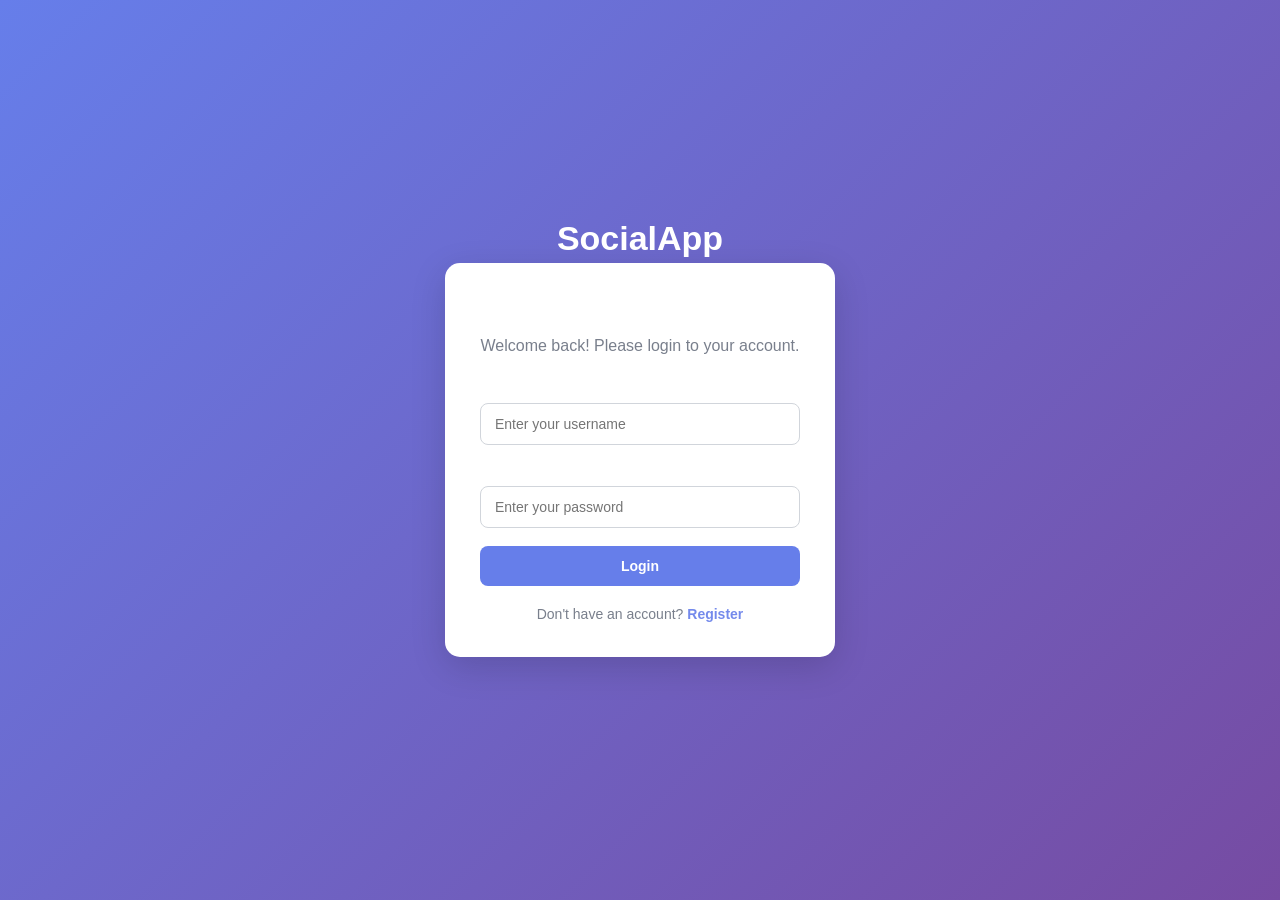
==== about.html @ 3d5dc62c "Deskripsi perubahan atau fitur yang dikerjakan" ====
<!DOCTYPE html>
<html lang="en">
<head>
    <meta charset="UTF-8">
    <meta name="viewport" content="width=device-width, initial-scale=1.0">
    <title>About - Social Media</title>
    <link rel="stylesheet" href="css/style.css">
</head>

<body>

    <header class="navbar">
        <div class="logo">
            SocialApp
        </div>

        <nav>
            <a href="dashboard.html">dashboard</a>
            <a href="UsersDirectory.html">User Directory</a>
            <a href="friends.html">Friends</a>
            <a href="friend-requests.html">
                Requests
                <span id="requestBadge" class="badge">0</span>
            </a>
            <a href="notifications.html">
                Notifications
                <span id="notificationBadge" class="badge">0</span>
            </a>
            <a href="about.html" class="active">About</a>
        </nav>

        <button class="logout-btn" onclick="logout()">
            Logout
        </button>
    </header>

    <main class="main-container">

        <div class="page-header">
            <div>
                <h1>About Application</h1>
                <p>Informasi tentang platform media sosial simulasi dan tim pembuatnya.</p>
            </div>
        </div>

        <!-- Kartu Deskripsi Aplikasi -->
        <div class="chat-container search-box">
            <h2>Tentang Aplikasi</h2>
            <p class="subtitle">
                SocialApp adalah platform simulasi media sosial sederhana tanpa backend. Seluruh fitur interaksi, penyimpanan data sementara, dan navigasi dilakukan secara front-end menggunakan HTML, CSS, JavaScript, dan LocalStorage browser.
            </p>
        </div>

        <!-- Grid Anggota Kelompok menggunakan komponen user-card bawaan -->
        <div class="page-header">
            <div>
                <h2>Tim Pengembang</h2>
                <p>Kelompok Mahasiswa UTS</p>
            </div>
        </div>

        <div class="user-grid">

            <div class="user-card">
                <div class="avatar">CB</div>
                <h3>Chalvinth Breynth</h3>
                <p class="username">@535220200</p>
                <p class="status">● Frontend Developer</p>
            </div>

            <div class="user-card">
                <div class="avatar">JD</div>
                <h3>Jesen Danuarta</h3>
                <p class="username">@535250192</p>
                <p class="status">● Frontend Developer</p>
            </div>

            <div class="user-card">
                <div class="avatar">KL</div>
                <h3>Kyatmaja Lookman</h3>
                <p class="username">@535269101</p>
                <p class="status">● Frontend Developer</p>
            </div>

        </div>

    </main>

    <script src="js/script.js"></script>
</body>
</html>
---- css/style.css ----
* {
    margin: 0;
    padding: 0;
    box-sizing: border-box;
}

body {
    font-family: Arial, Helvetica, sans-serif;
    background: #f5f7fb;
    color: #1f2937;
}

.auth-body {
    min-height: 100vh;
    display: flex;
    justify-content: center;
    align-items: center;
    background: linear-gradient(135deg, #667eea, #764ba2);
}

.auth-container {
    width: 100%;
    max-width: 430px;
    padding: 20px;
}

.auth-logo {
    text-align: center;
    color: white;
    margin-bottom: 25px;
}

.auth-logo h1 {
    font-size: 34px;
    margin-bottom: 5px;
}

.auth-logo p {
    opacity: 0.9;
}

.auth-card {
    background: white;
    padding: 35px;
    border-radius: 15px;
    box-shadow: 0 10px 35px rgba(0, 0, 0, 0.15);
}

.auth-card h2 {
    font-size: 26px;
    margin-bottom: 8px;
}

.subtitle {
    color: #6b7280;
    margin-bottom: 25px;
}

.form-group {
    margin-bottom: 18px;
}

.form-group label {
    display: block;
    font-size: 14px;
    font-weight: bold;
    margin-bottom: 7px;
}

.form-group input {
    width: 100%;
    padding: 12px 14px;
    border: 1px solid #d1d5db;
    border-radius: 8px;
    font-size: 14px;
    outline: none;
}

.form-group input:focus {
    border-color: #667eea;
}

.btn-primary {
    border: none;
    background: #667eea;
    color: white;
    padding: 12px 20px;
    border-radius: 8px;
    cursor: pointer;
    font-size: 14px;
    font-weight: bold;
    text-decoration: none;
    display: inline-block;
}

.btn-primary:hover {
    background: #5568d9;
}

.auth-card .btn-primary {
    width: 100%;
}

.auth-footer {
    text-align: center;
    margin-top: 20px;
    color: #6b7280;
    font-size: 14px;
}

.auth-footer a {
    color: #667eea;
    text-decoration: none;
    font-weight: bold;
}

.navbar {
    height: 70px;
    background: rgb(172, 34, 34);
    border-bottom: 1px solid #e5e7eb;
    display: flex;
    align-items: center;
    padding: 0 40px;
    gap: 40px;
    position: sticky;
    top: 0;
    z-index: 100;
}

.logo {
    font-size: 24px;
    font-weight: bold;
    color: #667eea;
}

.navbar nav {
    display: flex;
    gap: 8px;
    flex: 1;
}

.navbar nav a {
    text-decoration: none;
    color: #061430;
    padding: 10px 14px;
    border-radius: 8px;
    font-size: 14px;
    position: relative;
}

.navbar nav a:hover,
.navbar nav a.active {
    color: #667eea;
    background: #f5f7f5;
}

.badge {
    display: inline-flex;
    justify-content: center;
    align-items: center;
    min-width: 18px;
    height: 18px;
    padding: 0 5px;
    margin-left: 3px;
    background: #ef4444;
    color: rgb(255, 245, 245);
    border-radius: 20px;
    font-size: 10px;
    font-weight: bold;
}

.logout-btn {
    border: none;
    background: #fee2e2;
    color: #dc2626;
    padding: 9px 15px;
    border-radius: 8px;
    cursor: pointer;
    font-weight: bold;
}

.logout-btn:hover {
    background: #fecaca;
}

.main-container {
    max-width: 1100px;
    margin: 35px auto;
    padding: 0 20px;
}

.page-header {
    display: flex;
    justify-content: space-between;
    align-items: center;
    margin-bottom: 25px;
}

.page-header h1 {
    font-size: 28px;
    margin-bottom: 5px;
}

.page-header p {
    color: #6b7280;
}

.small-btn {
    width: auto !important;
}
.search-box {
    margin-bottom: 25px;
}

.search-box input {
    width: 100%;
    padding: 14px 18px;
    border: 1px solid #d1d5db;
    border-radius: 10px;
    font-size: 15px;
    outline: none;
    background: white;
}

.search-box input:focus {
    border-color: #667eea;
}

.user-grid {
    display: grid;
    grid-template-columns: repeat(3, 1fr);
    gap: 20px;
}

.user-card {
    background: white;
    border-radius: 12px;
    padding: 22px;
    border: 1px solid #e5e7eb;
    text-align: center;
    transition: 0.2s;
}

.user-card:hover {
    transform: translateY(-3px);
    box-shadow: 0 5px 20px rgba(0, 0, 0, 0.08);
}

.avatar {
    width: 70px;
    height: 70px;
    margin: 0 auto 12px;
    border-radius: 50%;
    background: #667eea;
    color: white;
    display: flex;
    align-items: center;
    justify-content: center;
    font-size: 25px;
    font-weight: bold;
}

.user-card h3 {
    margin-bottom: 5px;
}

.username {
    color: #6b7280;
    font-size: 14px;
    margin-bottom: 15px;
}

.status {
    font-size: 12px;
    color: #22c55e;
    margin-bottom: 15px;
}

.card-btn {
    width: 100%;
    padding: 10px;
    border: none;
    border-radius: 7px;
    cursor: pointer;
    font-weight: bold;
}

.add-btn {
    background: #667eea;
    color: white;
}

.add-btn:hover {
    background: #5568d9;
}

.remove-btn {
    background: #fee2e2;
    color: #dc2626;
}

.chat-container {
    background: white;
    padding: 20px;
    border-radius: 12px;
}

.chat-box {
    min-height: 300px;
    margin-bottom: 15px;
}

.message {
    background: #667eea;
    color: white;
    padding: 10px;
    border-radius: 10px;
    margin-bottom: 10px;
}

.message-input {
    display: flex;
    gap: 10px;
}
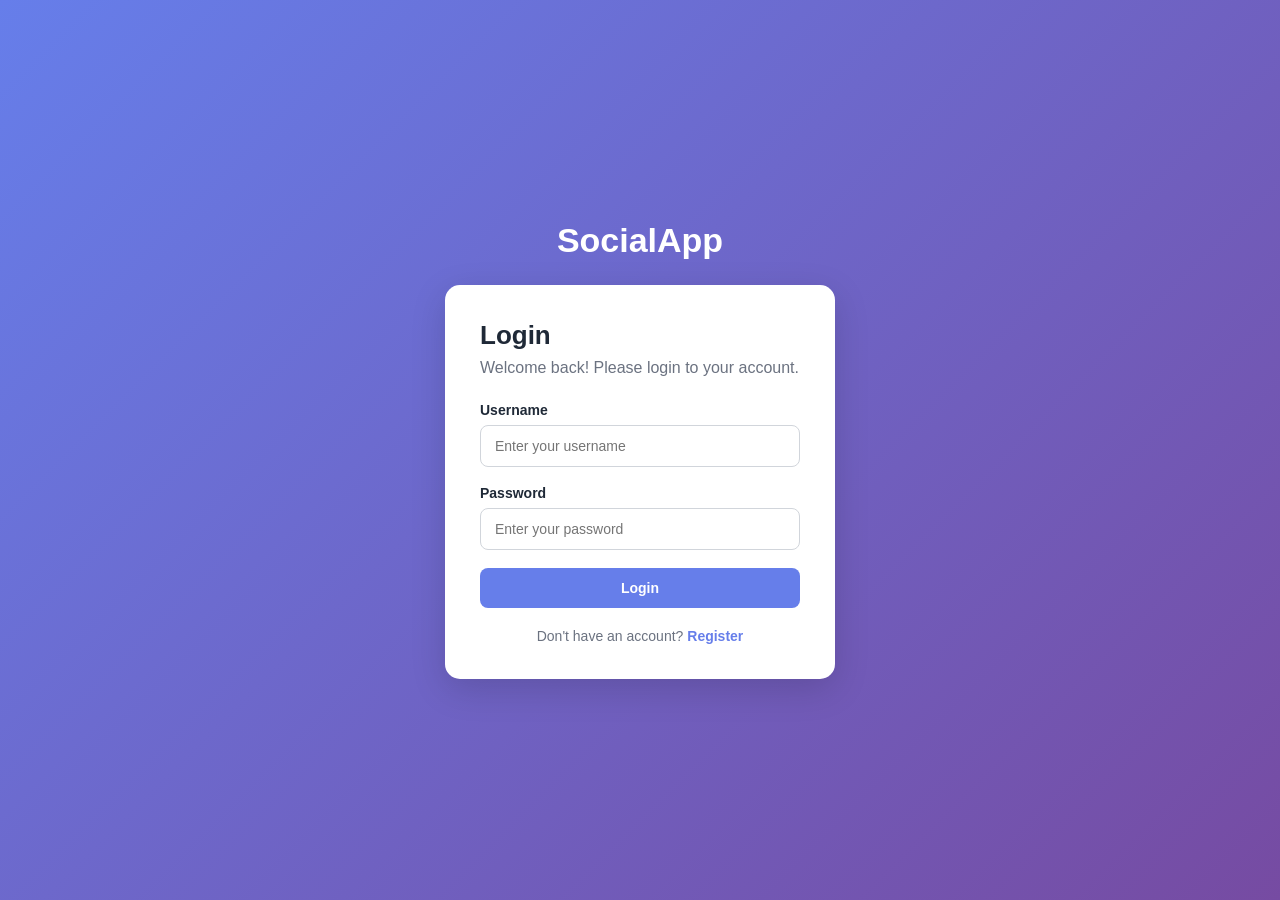
==== commit 27e26af4: "edit navbar dan penambahan di about penyesuaian koding lainnya" ====
--- a/about.html
+++ b/about.html
@@ -3,19 +3,16 @@
 <head>
     <meta charset="UTF-8">
     <meta name="viewport" content="width=device-width, initial-scale=1.0">
-    <title>About - Social Media</title>
+    <title>About - SocialApp</title>
     <link rel="stylesheet" href="css/style.css">
 </head>
 
 <body>
-
     <header class="navbar">
-        <div class="logo">
-            SocialApp
-        </div>
+        <a href="index.html" class="logo">SocialApp</a>
 
         <nav>
-            <a href="dashboard.html">dashboard</a>
+            <a href="index.html">Dashboard</a>
             <a href="UsersDirectory.html">User Directory</a>
             <a href="friends.html">Friends</a>
             <a href="friend-requests.html">
@@ -26,64 +23,65 @@
                 Notifications
                 <span id="notificationBadge" class="badge">0</span>
             </a>
+            <a href="messages.html">
+                Messages
+                <span id="messageBadge" class="badge">0</span>
+            </a>
+            <a href="search.html">Search</a>
+            <a href="create.html">Create</a>
+            <a href="profile.html">Profile</a>
+            <a href="help.html">Help</a>
             <a href="about.html" class="active">About</a>
         </nav>
 
-        <button class="logout-btn" onclick="logout()">
-            Logout
-        </button>
+        <button class="logout-btn" onclick="logout()">Logout</button>
+        <a href="settings.html" title="Settings">⚙️</a>
     </header>
 
     <main class="main-container">
+        <div class="page-header">
+            <div>
+                <h1>About Us</h1>
+                <p>SocialApp adalah simulasi platform media sosial sederhana yang dikembangkan untuk Project UTS mata kuliah Front-End Programming Fakultas Teknologi Informasi Universitas Tarumanagara.</p>
+            </div>
+        </div>
+
+        <div class="chat-container search-box">
+            Tentang Project
+            <p class="subtitle">
+                Website ini dirancang untuk menerapkan konsep pengembangan web front-end menggunakan HTML, CSS, JavaScript, dan jQuery tanpa menggunakan backend maupun database. Seluruh interaksi dan data disimulasikan di sisi client menggunakan Local Storage dan manipulasi DOM.
+            </p>
+        </div>
 
         <div class="page-header">
             <div>
-                <h1>About Application</h1>
-                <p>Informasi tentang platform media sosial simulasi dan tim pembuatnya.</p>
-            </div>
-        </div>
-
-        <!-- Kartu Deskripsi Aplikasi -->
-        <div class="chat-container search-box">
-            <h2>Tentang Aplikasi</h2>
-            <p class="subtitle">
-                SocialApp adalah platform simulasi media sosial sederhana tanpa backend. Seluruh fitur interaksi, penyimpanan data sementara, dan navigasi dilakukan secara front-end menggunakan HTML, CSS, JavaScript, dan LocalStorage browser.
-            </p>
-        </div>
-
-        <!-- Grid Anggota Kelompok menggunakan komponen user-card bawaan -->
-        <div class="page-header">
-            <div>
-                <h2>Tim Pengembang</h2>
-                <p>Kelompok Mahasiswa UTS</p>
+                <h2>Developement Team</h2>
+                <p>Website ini dikembangkan oleh:</p>
             </div>
         </div>
 
         <div class="user-grid">
-
             <div class="user-card">
                 <div class="avatar">CB</div>
                 <h3>Chalvinth Breynth</h3>
-                <p class="username">@535220200</p>
-                <p class="status">● Frontend Developer</p>
+                <p class="username">@chalvinth</p>
+                <p class="status">NIM: 535220200</p>
             </div>
 
             <div class="user-card">
                 <div class="avatar">JD</div>
                 <h3>Jesen Danuarta</h3>
-                <p class="username">@535250192</p>
-                <p class="status">● Frontend Developer</p>
+                <p class="username">@jasen</p>
+                <p class="status">NIM: 535250192</p>
             </div>
 
             <div class="user-card">
                 <div class="avatar">KL</div>
                 <h3>Kyatmaja Lookman</h3>
-                <p class="username">@535269101</p>
-                <p class="status">● Frontend Developer</p>
+                <p class="username">@kyatmaja</p>
+                <p class="status">NIM: 535269101</p>
             </div>
-
         </div>
-
     </main>
 
     <script src="js/script.js"></script>
--- a/css/style.css
+++ b/css/style.css
@@ -1,22 +1,40 @@
+/* =========================================
+   GLOBAL
+========================================= */
+
 * {
     margin: 0;
     padding: 0;
     box-sizing: border-box;
 }
 
+
 body {
     font-family: Arial, Helvetica, sans-serif;
     background: #f5f7fb;
     color: #1f2937;
 }
 
+
+/* =========================================
+   LOGIN & REGISTER
+========================================= */
+
 .auth-body {
     min-height: 100vh;
+
     display: flex;
     justify-content: center;
     align-items: center;
-    background: linear-gradient(135deg, #667eea, #764ba2);
-}
+
+    background:
+        linear-gradient(
+            135deg,
+            #667eea,
+            #764ba2
+        );
+}
+
 
 .auth-container {
     width: 100%;
@@ -24,301 +42,1007 @@
     padding: 20px;
 }
 
+
 .auth-logo {
     text-align: center;
     color: white;
     margin-bottom: 25px;
 }
 
+
 .auth-logo h1 {
     font-size: 34px;
     margin-bottom: 5px;
 }
 
+
 .auth-logo p {
     opacity: 0.9;
 }
 
+
 .auth-card {
     background: white;
+
     padding: 35px;
+
     border-radius: 15px;
-    box-shadow: 0 10px 35px rgba(0, 0, 0, 0.15);
-}
+
+    box-shadow:
+        0 10px 35px
+        rgba(0, 0, 0, 0.15);
+}
+
 
 .auth-card h2 {
     font-size: 26px;
     margin-bottom: 8px;
 }
 
+
 .subtitle {
     color: #6b7280;
     margin-bottom: 25px;
 }
 
+
+/* =========================================
+   FORM
+========================================= */
+
 .form-group {
     margin-bottom: 18px;
 }
 
+
 .form-group label {
     display: block;
+
     font-size: 14px;
     font-weight: bold;
+
     margin-bottom: 7px;
 }
+
 
 .form-group input {
     width: 100%;
+
     padding: 12px 14px;
-    border: 1px solid #d1d5db;
+
+    border:
+        1px solid #d1d5db;
+
     border-radius: 8px;
+
     font-size: 14px;
+
     outline: none;
 }
+
 
 .form-group input:focus {
     border-color: #667eea;
 }
 
+
+/* =========================================
+   PRIMARY BUTTON
+========================================= */
+
 .btn-primary {
     border: none;
+
     background: #667eea;
     color: white;
+
     padding: 12px 20px;
+
     border-radius: 8px;
+
     cursor: pointer;
+
     font-size: 14px;
     font-weight: bold;
+
     text-decoration: none;
+
     display: inline-block;
 }
+
 
 .btn-primary:hover {
     background: #5568d9;
 }
 
+
 .auth-card .btn-primary {
     width: 100%;
 }
 
+
+/* =========================================
+   AUTH FOOTER
+========================================= */
+
 .auth-footer {
     text-align: center;
+
     margin-top: 20px;
+
     color: #6b7280;
+
     font-size: 14px;
 }
+
 
 .auth-footer a {
     color: #667eea;
+
     text-decoration: none;
-    font-weight: bold;
-}
+
+    font-weight: bold;
+}
+
+
+/* =========================================
+   NAVBAR
+========================================= */
 
 .navbar {
-    height: 70px;
+    min-height: 70px;
+
     background: rgb(172, 34, 34);
-    border-bottom: 1px solid #e5e7eb;
+
+    border-bottom:
+        1px solid #e5e7eb;
+
     display: flex;
     align-items: center;
+
     padding: 0 40px;
+
     gap: 40px;
+
     position: sticky;
+
     top: 0;
+
     z-index: 100;
 }
+
+
+/* LOGO */
 
 .logo {
     font-size: 24px;
-    font-weight: bold;
-    color: #667eea;
-}
+
+    font-weight: bold;
+
+    color: white;
+}
+
+
+/* NAVIGATION */
 
 .navbar nav {
     display: flex;
+
+    align-items: center;
+
     gap: 8px;
+
     flex: 1;
 }
+
 
 .navbar nav a {
     text-decoration: none;
-    color: #061430;
+
+    color: white;
+
     padding: 10px 14px;
+
     border-radius: 8px;
+
     font-size: 14px;
+
     position: relative;
-}
-
-.navbar nav a:hover,
+
+    transition: 0.2s;
+}
+
+
+/* HOVER */
+
+.navbar nav a:hover {
+    background:
+        rgba(
+            255,
+            255,
+            255,
+            0.15
+        );
+}
+
+
+/* ACTIVE */
+
 .navbar nav a.active {
     color: #667eea;
-    background: #f5f7f5;
-}
-
-.badge {
-    display: inline-flex;
-    justify-content: center;
-    align-items: center;
-    min-width: 18px;
-    height: 18px;
-    padding: 0 5px;
-    margin-left: 3px;
-    background: #ef4444;
-    color: rgb(255, 245, 245);
-    border-radius: 20px;
-    font-size: 10px;
-    font-weight: bold;
-}
+
+    background: white;
+
+    font-weight: bold;
+}
+
+
+/* =========================================
+   LOGOUT
+========================================= */
 
 .logout-btn {
     border: none;
+
     background: #fee2e2;
+
     color: #dc2626;
+
     padding: 9px 15px;
+
     border-radius: 8px;
+
     cursor: pointer;
-    font-weight: bold;
-}
+
+    font-weight: bold;
+}
+
 
 .logout-btn:hover {
     background: #fecaca;
 }
 
+
+/* =========================================
+   MAIN CONTAINER
+========================================= */
+
 .main-container {
     max-width: 1100px;
+
     margin: 35px auto;
+
     padding: 0 20px;
 }
 
+
+/* =========================================
+   PAGE HEADER
+========================================= */
+
 .page-header {
     display: flex;
-    justify-content: space-between;
+
+    justify-content:
+        space-between;
+
     align-items: center;
+
     margin-bottom: 25px;
 }
+
 
 .page-header h1 {
     font-size: 28px;
+
     margin-bottom: 5px;
 }
+
 
 .page-header p {
     color: #6b7280;
 }
 
-.small-btn {
-    width: auto !important;
-}
+
+/* =========================================
+   SEARCH
+========================================= */
+
 .search-box {
     margin-bottom: 25px;
 }
 
+
 .search-box input {
     width: 100%;
+
     padding: 14px 18px;
-    border: 1px solid #d1d5db;
+
+    border:
+        1px solid #d1d5db;
+
     border-radius: 10px;
+
     font-size: 15px;
+
     outline: none;
+
     background: white;
 }
+
 
 .search-box input:focus {
     border-color: #667eea;
-}
+
+    box-shadow:
+        0 0 0 3px
+        rgba(102, 126, 234, 0.1);
+}
+
+
+/* =========================================
+   USER GRID
+========================================= */
 
 .user-grid {
     display: grid;
-    grid-template-columns: repeat(3, 1fr);
+
+    grid-template-columns:
+        repeat(3, 1fr);
+
     gap: 20px;
 }
+
+
+/* =========================================
+   USER CARD
+========================================= */
 
 .user-card {
     background: white;
+
     border-radius: 12px;
+
     padding: 22px;
-    border: 1px solid #e5e7eb;
+
+    border:
+        1px solid #e5e7eb;
+
     text-align: center;
+
     transition: 0.2s;
 }
 
+
 .user-card:hover {
-    transform: translateY(-3px);
-    box-shadow: 0 5px 20px rgba(0, 0, 0, 0.08);
-}
+    transform:
+        translateY(-3px);
+
+    box-shadow:
+        0 5px 20px
+        rgba(0, 0, 0, 0.08);
+}
+
+
+/* =========================================
+   AVATAR
+========================================= */
 
 .avatar {
     width: 70px;
     height: 70px;
-    margin: 0 auto 12px;
+
+    margin:
+        0 auto 12px;
+
     border-radius: 50%;
+
     background: #667eea;
+
     color: white;
-    display: flex;
+
+    display: flex;
+
     align-items: center;
+
     justify-content: center;
+
     font-size: 25px;
-    font-weight: bold;
-}
+
+    font-weight: bold;
+}
+
+
+/* =========================================
+   USER INFORMATION
+========================================= */
 
 .user-card h3 {
     margin-bottom: 5px;
 }
 
+
 .username {
     color: #6b7280;
+
     font-size: 14px;
+
     margin-bottom: 15px;
 }
+
 
 .status {
     font-size: 12px;
+
     color: #22c55e;
+
     margin-bottom: 15px;
 }
+
+
+/* =========================================
+   USER BUTTON
+========================================= */
 
 .card-btn {
     width: 100%;
+
     padding: 10px;
+
     border: none;
+
     border-radius: 7px;
+
     cursor: pointer;
-    font-weight: bold;
-}
-
-.add-btn {
+
+    font-weight: bold;
+
+    transition: 0.2s;
+}
+
+
+.view-btn {
     background: #667eea;
+
     color: white;
 }
 
-.add-btn:hover {
+
+.view-btn:hover {
     background: #5568d9;
 }
 
-.remove-btn {
-    background: #fee2e2;
-    color: #dc2626;
+
+/* =========================================
+   EMPTY STATE
+========================================= */
+
+.empty-state {
+    background: white;
+
+    border:
+        1px solid #e5e7eb;
+
+    border-radius: 12px;
+
+    padding: 40px 20px;
+
+    text-align: center;
+
+    color: #6b7280;
+
+    grid-column: 1 / -1;
+}
+
+
+.empty-state h3 {
+    color: #1f2937;
+
+    margin-bottom: 8px;
 }
 
 .chat-container {
     background: white;
+
     padding: 20px;
+
     border-radius: 12px;
 }
+
 
 .chat-box {
     min-height: 300px;
+
     margin-bottom: 15px;
 }
+
 
 .message {
     background: #667eea;
+
     color: white;
+
     padding: 10px;
+
     border-radius: 10px;
+
     margin-bottom: 10px;
 }
 
+
 .message-input {
     display: flex;
+
     gap: 10px;
+}
+
+
+.small-btn {
+    width: auto !important;
+}
+
+@media (
+    max-width: 900px
+) {
+
+    .user-grid {
+        grid-template-columns:
+            repeat(2, 1fr);
+    }
+
+}
+
+@media (
+    max-width: 600px
+) {
+
+    .navbar {
+        padding: 15px;
+
+        flex-direction: column;
+
+        align-items: stretch;
+
+        gap: 12px;
+    }
+
+
+    .logo {
+        text-align: center;
+    }
+
+
+    .navbar nav {
+        justify-content: center;
+
+        flex-wrap: wrap;
+    }
+
+
+    .logout-btn {
+        width: 100%;
+    }
+
+
+    .user-grid {
+        grid-template-columns:
+            1fr;
+    }
+
+
+    .page-header {
+        align-items:
+            flex-start;
+
+        flex-direction:
+            column;
+
+        gap: 10px;
+    }
+
+}
+
+a.logo {
+    text-decoration: none;
+}
+
+
+.navbar .logo {
+    cursor: pointer;
+}
+
+
+.badge {
+    background: white;
+
+    color: #ac2222;
+
+    font-size: 11px;
+
+    font-weight: bold;
+
+    padding: 2px 7px;
+
+    border-radius: 10px;
+}
+
+
+/* Home Page */
+
+.feed {
+    max-width: 550px;
+
+    margin: 0 auto;
+}
+
+
+.feed > p {
+    color: #6b7280;
+
+    margin-bottom: 25px;
+}
+
+
+.post-card {
+    background: white;
+
+    border: 1px solid #e5e7eb;
+
+    border-radius: 12px;
+
+    margin-bottom: 25px;
+
+    overflow: hidden;
+}
+
+
+.post-header,
+.post-actions,
+.post-likes,
+.post-caption-box {
+    padding: 10px 15px;
+}
+
+
+.post-username,
+.caption-username {
+    font-weight: bold;
+}
+
+
+.post-image {
+    width: 100%;
+
+    display: block;
+}
+
+
+.post-actions {
+    display: flex;
+
+    gap: 15px;
+}
+
+
+.post-action-btn {
+    background: none;
+
+    border: none;
+
+    padding: 0;
+
+    font-family: Arial, Helvetica, sans-serif;
+
+    font-size: 14px;
+
+    font-weight: bold;
+
+    color: #667eea;
+
+    cursor: pointer;
+
+    text-decoration: none;
+}
+
+
+.post-action-btn.liked {
+    color: #dc2626;
+}
+
+
+.post-likes {
+    font-weight: bold;
+
+    font-size: 14px;
+}
+
+
+/* Profile */
+
+.profile-avatar {
+    width: 100px;
+    height: 100px;
+
+    font-size: 36px;
+}
+
+
+.profile-bio {
+    margin-bottom: 15px;
+}
+
+
+.profile-stats {
+    display: flex;
+
+    justify-content: center;
+
+    gap: 40px;
+}
+
+
+.profile-stats div {
+    display: flex;
+
+    flex-direction: column;
+}
+
+
+.profile-stats b {
+    font-size: 18px;
+}
+
+
+.profile-stats span {
+    color: #6b7280;
+
+    font-size: 13px;
+}
+
+
+.section-title {
+    margin: 25px 0 12px;
+}
+
+
+.profile-grid {
+    display: grid;
+
+    grid-template-columns:
+        repeat(3, 1fr);
+
+    gap: 5px;
+}
+
+
+.profile-post {
+    width: 100%;
+
+    height: 150px;
+
+    object-fit: cover;
+}
+
+
+/* Post Create */
+
+.form-group textarea {
+    width: 100%;
+
+    padding: 12px 14px;
+
+    border:
+        1px solid #d1d5db;
+
+    border-radius: 8px;
+
+    font-size: 14px;
+
+    font-family: Arial, Helvetica, sans-serif;
+
+    outline: none;
+}
+
+
+.form-group textarea:focus {
+    border-color: #667eea;
+}
+
+
+.image-preview {
+    display: none;
+
+    width: 100%;
+
+    max-height: 300px;
+
+    object-fit: cover;
+
+    border-radius: 10px;
+
+    margin-bottom: 18px;
+}
+
+/* =========================================
+   NOTIFICATIONS
+========================================= */
+
+.notification-list {
+    display: flex;
+    flex-direction: column;
+    gap: 15px;
+}
+
+
+/* NOTIFICATION CARD */
+
+.notification-card {
+    background: white;
+
+    border: 1px solid #e5e7eb;
+
+    border-radius: 12px;
+
+    padding: 18px;
+
+    display: flex;
+
+    align-items: center;
+
+    gap: 15px;
+
+    transition: 0.2s;
+}
+
+
+.notification-card:hover {
+    box-shadow:
+        0 4px 15px
+        rgba(0, 0, 0, 0.08);
+}
+
+
+/* UNREAD */
+
+.notification-card.unread {
+    background: #eef2ff;
+
+    border-left:
+        4px solid #667eea;
+}
+
+
+/* ICON */
+
+.notification-icon {
+    width: 45px;
+
+    height: 45px;
+
+    min-width: 45px;
+
+    border-radius: 50%;
+
+    background: #667eea;
+
+    color: white;
+
+    display: flex;
+
+    justify-content: center;
+
+    align-items: center;
+
+    font-size: 20px;
+}
+
+
+/* CONTENT */
+
+.notification-content {
+    flex: 1;
+}
+
+
+.notification-message {
+    color: #1f2937;
+
+    margin-bottom: 6px;
+
+    line-height: 1.5;
+}
+
+
+.notification-time {
+    color: #9ca3af;
+
+    font-size: 12px;
+}
+
+
+/* BUTTON */
+
+.notification-read-btn {
+    border: none;
+
+    background: #667eea;
+
+    color: white;
+
+    padding: 8px 12px;
+
+    border-radius: 7px;
+
+    cursor: pointer;
+
+    font-size: 12px;
+}
+
+
+.notification-read-btn:hover {
+    background: #5568d9;
+}
+
+
+/* CLEAR ALL */
+
+.clear-notification-btn {
+    border: none;
+
+    background: #fee2e2;
+
+    color: #dc2626;
+
+    padding: 10px 15px;
+
+    border-radius: 8px;
+
+    cursor: pointer;
+
+    font-weight: bold;
+}
+
+
+.clear-notification-btn:hover {
+    background: #fecaca;
+}
+
+
+/* EMPTY NOTIFICATION */
+
+.notification-empty {
+    background: white;
+
+    border: 1px solid #e5e7eb;
+
+    border-radius: 12px;
+
+    padding: 40px;
+
+    text-align: center;
+
+    color: #6b7280;
+}
+
+
+.notification-empty h3 {
+    color: #1f2937;
+
+    margin-bottom: 8px;
+}
+
+
+/* MOBILE */
+
+@media (max-width: 600px) {
+
+    .notification-card {
+        align-items: flex-start;
+    }
+
+
+    .notification-read-btn {
+        padding: 7px;
+    }
+
 }
